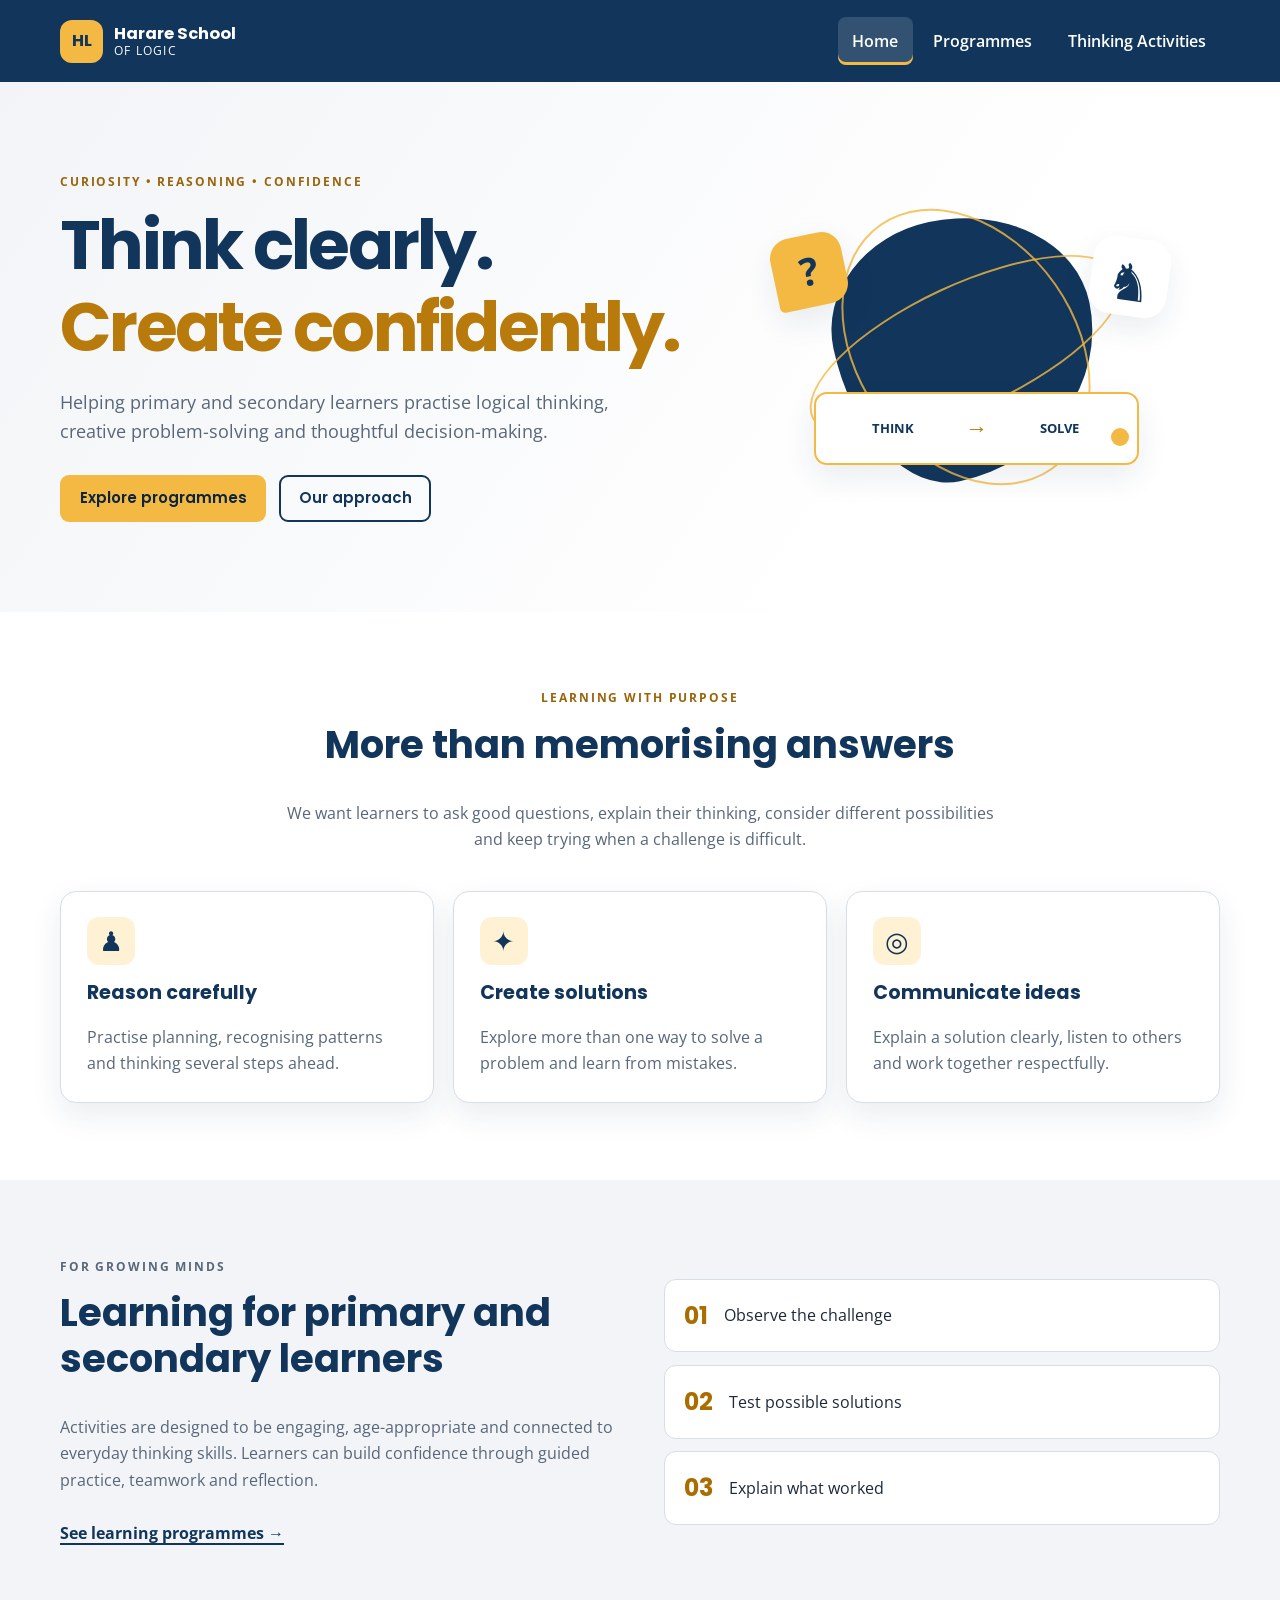
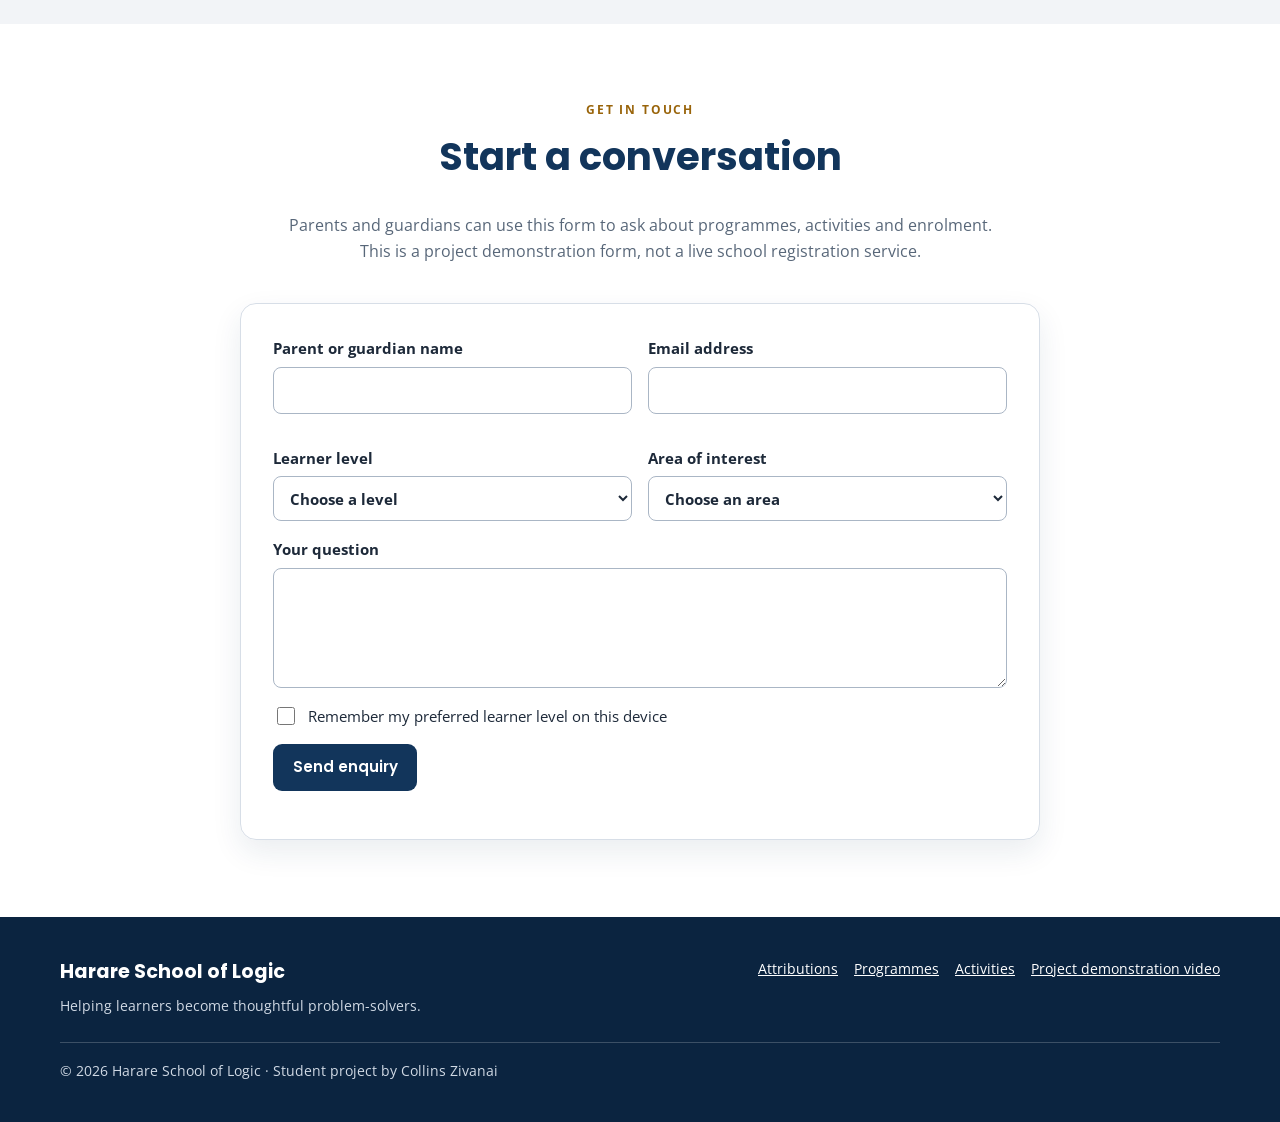
==== finalproject/index.html @ 4c46b70f "initial commit" ====
<!DOCTYPE html>
<html lang="en">

<head>
    <meta charset="UTF-8">
    <meta name="viewport" content="width=device-width, initial-scale=1.0">
    <meta name="description"
        content="Discover Harare School of Logic, a learning community helping primary and secondary learners grow in reasoning, creativity and problem-solving.">
    <meta name="author" content="Collins Zivanai">
    <meta property="og:title" content="Harare School of Logic | Think Clearly. Create Confidently.">
    <meta property="og:description"
        content="Explore learning programmes and thinking activities at Harare School of Logic.">
    <meta property="og:type" content="website">
    <meta property="og:url" content="https://collinsz36.github.io/wdd231/harare-school-of-logic/">
    <meta property="og:image"
        content="https://collinsz36.github.io/wdd231/harare-school-of-logic/images/social-preview.svg">
    <title>Harare School of Logic | Home</title>
    <link rel="icon" href="images/favicon.svg" type="image/svg+xml">
    <link rel="preconnect" href="https://fonts.googleapis.com">
    <link rel="preconnect" href="https://fonts.gstatic.com" crossorigin>
    <link
        href="https://fonts.googleapis.com/css2?family=Open+Sans:wght@400;600;700&family=Poppins:wght@500;600;700&display=swap"
        rel="stylesheet">
    <link rel="stylesheet" href="styles/site.css">
    <script type="module" src="scripts/main.js"></script>
</head>

<body>
    <a class="skip-link" href="#main">Skip to main content</a>
    <header class="site-header">
        <a class="brand" href="index.html" aria-label="Harare School of Logic home">
            <span class="brand-mark" aria-hidden="true">HL</span>
            <span>Harare School <small>of Logic</small></span>
        </a>
        <button class="menu-button" aria-label="Open navigation menu" aria-expanded="false"
            aria-controls="site-nav">☰</button>
        <nav class="site-nav" id="site-nav" aria-label="Main navigation">
            <a class="active" aria-current="page" href="index.html">Home</a>
            <a href="programs.html">Programmes</a>
            <a href="activities.html">Thinking Activities</a>
        </nav>
    </header>
    <main id="main">
        <section class="hero">
            <div class="hero-content">
                <p class="eyebrow">Curiosity • Reasoning • Confidence</p>
                <h1>Think clearly.<br><span>Create confidently.</span></h1>
                <p>Helping primary and secondary learners practise logical thinking, creative problem-solving and
                    thoughtful decision-making.</p>
                <div class="hero-actions">
                    <a class="button button-gold" href="programs.html">Explore programmes</a>
                    <a class="button button-outline" href="#approach">Our approach</a>
                </div>
            </div>
            <div class="hero-art" role="img" aria-label="Illustration of a learner exploring logic puzzles">
                <div class="orbit orbit-one"></div>
                <div class="orbit orbit-two"></div>
                <div class="puzzle-piece">?</div>
                <div class="chess-piece">♞</div>
                <div class="logic-card"><span>THINK</span><strong>→</strong><span>SOLVE</span></div>
                <div class="gold-dot"></div>
            </div>
        </section>

        <section class="section intro" id="approach">
            <div class="section-heading">
                <p class="eyebrow">Learning with purpose</p>
                <h2>More than memorising answers</h2>
                <p>We want learners to ask good questions, explain their thinking, consider different possibilities and
                    keep trying when a challenge is difficult.</p>
            </div>
            <div class="feature-grid">
                <article class="feature-card"><span class="feature-icon" aria-hidden="true">♟</span>
                    <h3>Reason carefully</h3>
                    <p>Practise planning, recognising patterns and thinking several steps ahead.</p>
                </article>
                <article class="feature-card"><span class="feature-icon" aria-hidden="true">✦</span>
                    <h3>Create solutions</h3>
                    <p>Explore more than one way to solve a problem and learn from mistakes.</p>
                </article>
                <article class="feature-card"><span class="feature-icon" aria-hidden="true">◎</span>
                    <h3>Communicate ideas</h3>
                    <p>Explain a solution clearly, listen to others and work together respectfully.</p>
                </article>
            </div>
        </section>

        <section class="section section-muted">
            <div class="split-layout">
                <div>
                    <p class="eyebrow">For growing minds</p>
                    <h2>Learning for primary and secondary learners</h2>
                    <p>Activities are designed to be engaging, age-appropriate and connected to everyday thinking
                        skills. Learners can build confidence through guided practice, teamwork and reflection.</p>
                    <a class="text-link" href="programs.html">See learning programmes <span
                            aria-hidden="true">→</span></a>
                </div>
                <div class="stat-panel">
                    <div><strong>01</strong><span>Observe the challenge</span></div>
                    <div><strong>02</strong><span>Test possible solutions</span></div>
                    <div><strong>03</strong><span>Explain what worked</span></div>
                </div>
            </div>
        </section>

        <section class="section">
            <div class="section-heading">
                <p class="eyebrow">Get in touch</p>
                <h2>Start a conversation</h2>
                <p>Parents and guardians can use this form to ask about programmes, activities and enrolment. This is a
                    project demonstration form, not a live school registration service.</p>
            </div>
            <form class="contact-form" action="thankyou.html" method="get">
                <div class="form-grid">
                    <label for="parent-name">Parent or guardian name<input id="parent-name" name="name"
                            autocomplete="name" required maxlength="70"></label>
                    <label for="email">Email address<input id="email" name="email" type="email" autocomplete="email"
                            required></label>
                    <label for="learner-level">Learner level<select id="learner-level" name="level" required>
                            <option value="">Choose a level</option>
                            <option>Primary school</option>
                            <option>Secondary school</option>
                        </select></label>
                    <label for="interest">Area of interest<select id="interest" name="interest" required>
                            <option value="">Choose an area</option>
                            <option>Chess and strategy</option>
                            <option>Logic puzzles</option>
                            <option>Debate and communication</option>
                            <option>General enrolment information</option>
                        </select></label>
                </div>
                <label for="message">Your question<textarea id="message" name="message" rows="4" maxlength="500"
                        required></textarea></label>
                <label class="check-label"><input type="checkbox" id="save-preference"> Remember my preferred learner
                    level on this device</label>
                <button class="button button-blue" type="submit">Send enquiry</button>
                <p id="form-status" class="form-status" aria-live="polite"></p>
            </form>
        </section>
    </main>
    <footer class="site-footer">
        <div><a class="footer-brand" href="index.html">Harare School of Logic</a>
            <p>Helping learners become thoughtful problem-solvers.</p>
        </div>
        <div class="footer-links"><a href="attributions.html">Attributions</a><a href="programs.html">Programmes</a><a
                href="activities.html">Activities</a><a href="#" class="video-link">Project demonstration video</a>
        </div>
        <p class="copyright">© <span id="year"></span> Harare School of Logic · Student project by Collins Zivanai</p>
    </footer>
</body>

</html>
---- finalproject/styles/site.css ----
:root {
    --blue: #12355B;
    --blue-dark: #0B2440;
    --gold: #F4B942;
    --white: #FFFFFF;
    --gray: #F2F4F7;
    --ink: #1D2939;
    --muted: #586779;
    --border: #D7DEE7;
    --radius: 16px;
    --shadow: 0 12px 30px rgba(18, 53, 91, 0.09);
}

* {
    box-sizing: border-box;
}

html {
    scroll-behavior: smooth;
}

body {
    margin: 0;
    color: var(--ink);
    background: var(--white);
    font-family: "Open Sans", Arial, sans-serif;
    line-height: 1.65;
}

h1,
h2,
h3,
.brand,
.button {
    font-family: Poppins, Arial, sans-serif;
    line-height: 1.2;
}

h1,
h2,
h3,
p {
    margin-top: 0;
}

h1 {
    font-size: clamp(2.25rem, 6vw, 4.25rem);
    letter-spacing: -0.04em;
}

h2 {
    font-size: clamp(1.7rem, 3vw, 2.5rem);
    color: var(--blue);
}

h3 {
    font-size: 1.2rem;
    color: var(--blue);
}

a {
    color: var(--blue);
}

a:focus-visible,
button:focus-visible,
input:focus-visible,
select:focus-visible,
textarea:focus-visible {
    outline: 3px solid #C17D00;
    outline-offset: 3px;
}

.skip-link {
    position: absolute;
    top: -100px;
    left: 1rem;
    z-index: 100;
    background: var(--white);
    padding: .7rem 1rem;
}

.skip-link:focus {
    top: 1rem;
}

.site-header {
    min-height: 82px;
    padding: 1rem max(1.25rem, calc((100% - 1160px)/2));
    display: flex;
    align-items: center;
    justify-content: space-between;
    gap: 1.5rem;
    background: var(--blue);
    color: var(--white);
}

.brand {
    display: flex;
    align-items: center;
    gap: .7rem;
    color: var(--white);
    font-size: 1.02rem;
    font-weight: 700;
    text-decoration: none;
}

.brand small {
    display: block;
    font-family: "Open Sans", Arial, sans-serif;
    font-size: .75rem;
    font-weight: 400;
    letter-spacing: .1em;
    text-transform: uppercase;
}

.brand-mark {
    display: grid;
    place-items: center;
    width: 43px;
    height: 43px;
    border-radius: 12px;
    background: var(--gold);
    color: var(--blue);
    font-weight: 700;
}

.site-nav {
    display: flex;
    gap: .4rem;
    align-items: center;
}

.site-nav a {
    color: var(--white);
    text-decoration: none;
    padding: .65rem .9rem;
    border-radius: 8px;
    font-weight: 600;
}

.site-nav a:hover,
.site-nav a.active {
    background: rgba(255, 255, 255, .14);
}

.site-nav a.active {
    box-shadow: inset 0 -3px var(--gold);
}

.menu-button {
    display: none;
    border: 1px solid rgba(255, 255, 255, .5);
    border-radius: 8px;
    color: white;
    background: transparent;
    font-size: 1.35rem;
    padding: .35rem .7rem;
}

.hero {
    display: grid;
    grid-template-columns: 1.1fr .9fr;
    align-items: center;
    gap: 2rem;
    padding: clamp(3rem, 7vw, 6.5rem) max(1.25rem, calc((100% - 1160px)/2));
    background: linear-gradient(125deg, #F2F4F7 0%, #FFFFFF 72%);
    overflow: hidden;
}

.hero-content {
    max-width: 650px;
}

.hero h1 {
    color: var(--blue);
    margin-bottom: 1.25rem;
}

.hero h1 span {
    color: #B77A0B;
}

.hero-content>p:not(.eyebrow) {
    max-width: 590px;
    font-size: 1.1rem;
    color: var(--muted);
}

.eyebrow {
    color: #99640A;
    font-size: .78rem;
    font-weight: 700;
    letter-spacing: .15em;
    text-transform: uppercase;
    margin-bottom: .8rem;
}

.hero-actions {
    display: flex;
    gap: .8rem;
    flex-wrap: wrap;
    margin-top: 1.8rem;
}

.button {
    display: inline-flex;
    justify-content: center;
    align-items: center;
    gap: .4rem;
    border: 2px solid transparent;
    border-radius: 9px;
    padding: .78rem 1.1rem;
    font-weight: 600;
    text-decoration: none;
    cursor: pointer;
    font-size: .94rem;
}

.button-gold {
    color: var(--blue-dark);
    background: var(--gold);
}

.button-gold:hover {
    background: #FFD16B;
}

.button-blue {
    background: var(--blue);
    color: var(--white);
}

.button-blue:hover {
    background: var(--blue-dark);
}

.button-outline {
    border-color: var(--blue);
    color: var(--blue);
    background: transparent;
}

.hero-art {
    min-height: 320px;
    position: relative;
    display: grid;
    place-items: center;
    isolation: isolate;
}

.hero-art::before {
    content: "";
    position: absolute;
    width: 260px;
    height: 260px;
    background: var(--blue);
    border-radius: 46% 54% 63% 37% / 40% 43% 57% 60%;
    transform: rotate(-12deg);
    z-index: -1;
}

.orbit {
    position: absolute;
    border: 2px solid rgba(244, 185, 66, .8);
    border-radius: 50%;
    transform: rotate(-25deg);
}

.orbit-one {
    width: 340px;
    height: 125px;
}

.orbit-two {
    width: 300px;
    height: 220px;
    transform: rotate(55deg);
}

.puzzle-piece,
.chess-piece,
.logic-card {
    position: absolute;
    display: grid;
    place-items: center;
    box-shadow: var(--shadow);
}

.puzzle-piece {
    top: 15%;
    left: 12%;
    width: 72px;
    height: 72px;
    border-radius: 20px 20px 20px 5px;
    background: var(--gold);
    color: var(--blue);
    font-size: 2.4rem;
    font-weight: 700;
    transform: rotate(-12deg);
}

.chess-piece {
    top: 16%;
    right: 10%;
    width: 78px;
    height: 78px;
    border-radius: 22px;
    background: white;
    color: var(--blue);
    font-size: 3.2rem;
    transform: rotate(8deg);
}

.logic-card {
    bottom: 13%;
    left: 20%;
    right: 16%;
    grid-template-columns: 1fr auto 1fr;
    gap: .7rem;
    padding: 1rem;
    border: 2px solid var(--gold);
    border-radius: 13px;
    background: white;
    color: var(--blue);
    font-size: .8rem;
    font-weight: 700;
    text-align: center;
}

.logic-card strong {
    color: #B77A0B;
    font-size: 1.4rem;
}

.gold-dot {
    position: absolute;
    width: 18px;
    height: 18px;
    right: 18%;
    bottom: 19%;
    border-radius: 50%;
    background: var(--gold);
}

.section {
    padding: clamp(3rem, 6vw, 5.5rem) max(1.25rem, calc((100% - 1160px)/2));
}

.section-muted {
    background: var(--gray);
}

.section-heading {
    max-width: 720px;
    margin: 0 auto 2.4rem;
    text-align: center;
}

.section-heading>p:last-child {
    color: var(--muted);
}

.feature-grid {
    display: grid;
    grid-template-columns: repeat(3, 1fr);
    gap: 1.2rem;
}

.feature-card {
    padding: 1.6rem;
    border: 1px solid var(--border);
    border-radius: var(--radius);
    background: white;
    box-shadow: var(--shadow);
}

.feature-icon {
    display: grid;
    place-items: center;
    width: 48px;
    height: 48px;
    margin-bottom: 1rem;
    border-radius: 12px;
    background: #FFF2D4;
    color: var(--blue);
    font-size: 1.7rem;
}

.feature-card p {
    margin-bottom: 0;
    color: var(--muted);
}

.split-layout {
    display: grid;
    grid-template-columns: 1fr 1fr;
    align-items: center;
    gap: 3rem;
}

.split-layout p {
    color: var(--muted);
}

.text-link {
    display: inline-block;
    margin-top: .7rem;
    font-weight: 700;
    text-decoration-thickness: 2px;
    text-underline-offset: 4px;
}

.stat-panel {
    display: grid;
    gap: .8rem;
}

.stat-panel div {
    display: flex;
    align-items: center;
    gap: 1rem;
    padding: 1rem 1.2rem;
    border-radius: 12px;
    background: white;
    border: 1px solid var(--border);
}

.stat-panel strong {
    color: #A96D00;
    font-family: Poppins, sans-serif;
    font-size: 1.5rem;
}

.contact-form {
    max-width: 800px;
    margin: auto;
    padding: clamp(1.2rem, 4vw, 2rem);
    border: 1px solid var(--border);
    border-radius: var(--radius);
    box-shadow: var(--shadow);
}

.form-grid {
    display: grid;
    grid-template-columns: 1fr 1fr;
    gap: 1rem;
}

.contact-form label,
.toolbar label {
    display: grid;
    gap: .4rem;
    margin-bottom: 1rem;
    font-size: .92rem;
    font-weight: 700;
}

input,
select,
textarea {
    width: 100%;
    min-height: 44px;
    border: 1px solid #AAB6C5;
    border-radius: 8px;
    background: white;
    color: var(--ink);
    padding: .65rem .75rem;
    font: inherit;
}

textarea {
    resize: vertical;
}

.check-label {
    display: flex !important;
    grid-template-columns: auto 1fr;
    align-items: center;
    gap: .6rem !important;
    font-weight: 400 !important;
}

.check-label input {
    width: 18px;
    min-height: 18px;
}

.form-status,
.status-message {
    color: var(--muted);
}

.page-hero {
    padding: clamp(3rem, 7vw, 5rem) max(1.25rem, calc((100% - 1160px)/2));
    background: var(--gray);
    text-align: center;
}

.page-hero h1 {
    max-width: 900px;
    margin: 0 auto 1rem;
    color: var(--blue);
    font-size: clamp(2.2rem, 5vw, 3.5rem);
}

.page-hero>p:last-child {
    max-width: 700px;
    margin: 0 auto;
    color: var(--muted);
}

.toolbar {
    display: flex;
    justify-content: space-between;
    align-items: end;
    gap: 1.5rem;
    margin-bottom: 1.4rem;
}

.toolbar h2 {
    margin-bottom: .3rem;
}

.toolbar p {
    color: var(--muted);
    margin-bottom: 0;
}

.toolbar label {
    min-width: 210px;
    margin: 0;
}

.card-grid {
    display: grid;
    grid-template-columns: repeat(3, minmax(0, 1fr));
    gap: 1.2rem;
}

.logic-card-item {
    display: flex;
    flex-direction: column;
    border: 1px solid var(--border);
    border-radius: var(--radius);
    overflow: hidden;
    background: white;
    box-shadow: var(--shadow);
}

.card-top {
    display: flex;
    justify-content: space-between;
    align-items: center;
    gap: .5rem;
    padding: 1rem 1.1rem .4rem;
}

.card-symbol {
    display: grid;
    place-items: center;
    width: 46px;
    height: 46px;
    flex-shrink: 0;
    border-radius: 12px;
    background: #FFF2D4;
    color: var(--blue);
    font-size: 1.6rem;
}

.tag {
    display: inline-block;
    border-radius: 99px;
    padding: .25rem .65rem;
    background: #E9EFF6;
    color: var(--blue);
    font-size: .75rem;
    font-weight: 700;
}

.card-body {
    padding: .6rem 1.1rem 1.1rem;
    display: flex;
    flex-direction: column;
    flex: 1;
}

.card-body h3 {
    margin-bottom: .55rem;
}

.card-body p {
    color: var(--muted);
    font-size: .92rem;
}

.card-meta {
    display: grid;
    gap: .3rem;
    margin: .3rem 0 1rem;
    font-size: .83rem;
}

.card-meta span strong {
    color: var(--blue);
}

.card-actions {
    display: flex;
    gap: .5rem;
    flex-wrap: wrap;
    margin-top: auto;
}

.small-button {
    border: 1px solid var(--blue);
    border-radius: 8px;
    padding: .5rem .7rem;
    background: white;
    color: var(--blue);
    font: 600 .85rem "Open Sans", sans-serif;
    cursor: pointer;
}

.small-button.primary {
    background: var(--blue);
    color: white;
}

.small-button[aria-pressed="true"] {
    background: #FFF2D4;
    border-color: #B77A0B;
    color: var(--blue-dark);
}

.saved-bar {
    display: flex;
    flex-wrap: wrap;
    align-items: center;
    gap: 1rem;
    margin: 1rem 0;
    padding: .8rem 1rem;
    border-radius: 10px;
    background: var(--gray);
}

.saved-bar span {
    margin-right: auto;
    font-weight: 700;
}

.text-button {
    border: 0;
    padding: .3rem;
    color: var(--blue);
    background: transparent;
    text-decoration: underline;
    cursor: pointer;
    font: 600 .9rem "Open Sans", sans-serif;
}

.detail-dialog {
    width: min(92vw, 560px);
    max-height: 85vh;
    overflow: auto;
    padding: 1.5rem;
    border: 0;
    border-radius: 16px;
    box-shadow: 0 20px 80px rgba(0, 0, 0, .25);
    color: var(--ink);
}

.detail-dialog::backdrop {
    background: rgba(11, 36, 64, .7);
}

.dialog-header {
    display: flex;
    align-items: start;
    justify-content: space-between;
    gap: 1rem;
}

.dialog-header h2 {
    font-size: 1.5rem;
}

.dialog-close {
    border: 0;
    background: transparent;
    color: var(--blue);
    font-size: 2rem;
    cursor: pointer;
    line-height: 1;
}

.detail-dialog form {
    margin-top: 1rem;
}

.site-footer {
    display: grid;
    grid-template-columns: 1fr auto;
    gap: 1rem 2rem;
    padding: 2.5rem max(1.25rem, calc((100% - 1160px)/2));
    background: var(--blue-dark);
    color: #EAF0F7;
}

.footer-brand {
    color: white;
    font: 700 1.2rem Poppins, sans-serif;
    text-decoration: none;
}

.site-footer p {
    margin: .5rem 0 0;
    color: #D0D9E4;
    font-size: .9rem;
}

.footer-links {
    display: flex;
    flex-wrap: wrap;
    gap: .8rem 1rem;
    align-content: start;
    justify-content: end;
}

.footer-links a {
    color: white;
    font-size: .9rem;
}

.copyright {
    grid-column: 1 / -1;
    border-top: 1px solid rgba(255, 255, 255, .2);
    padding-top: 1rem;
}

@media (max-width: 760px) {
    .site-header {
        flex-wrap: wrap;
    }

    .menu-button {
        display: block;
    }

    .site-nav {
        display: none;
        width: 100%;
        flex-direction: column;
        align-items: stretch;
        padding-top: .5rem;
    }

    .site-nav.open {
        display: flex;
    }

    .site-nav a {
        padding: .8rem;
    }

    .hero {
        grid-template-columns: 1fr;
        padding-top: 3.2rem;
    }

    .hero-art {
        min-height: 280px;
        max-width: 470px;
        width: 100%;
        margin: 0 auto;
    }

    .feature-grid,
    .card-grid {
        grid-template-columns: repeat(2, minmax(0, 1fr));
    }

    .split-layout {
        grid-template-columns: 1fr;
        gap: 1.5rem;
    }

    .toolbar {
        align-items: stretch;
        flex-direction: column;
    }

    .toolbar label {
        max-width: 100%;
    }
}

@media (max-width: 480px) {
    .brand {
        font-size: .9rem;
    }

    .hero-art {
        min-height: 240px;
        transform: scale(.94);
    }

    .feature-grid,
    .card-grid,
    .form-grid {
        grid-template-columns: 1fr;
    }

    .section {
        padding-top: 3rem;
        padding-bottom: 3rem;
    }

    .site-footer {
        grid-template-columns: 1fr;
    }

    .footer-links {
        justify-content: start;
    }

    .copyright {
        grid-column: auto;
    }

    .saved-bar {
        align-items: start;
    }

    .saved-bar span {
        width: 100%;
    }
}
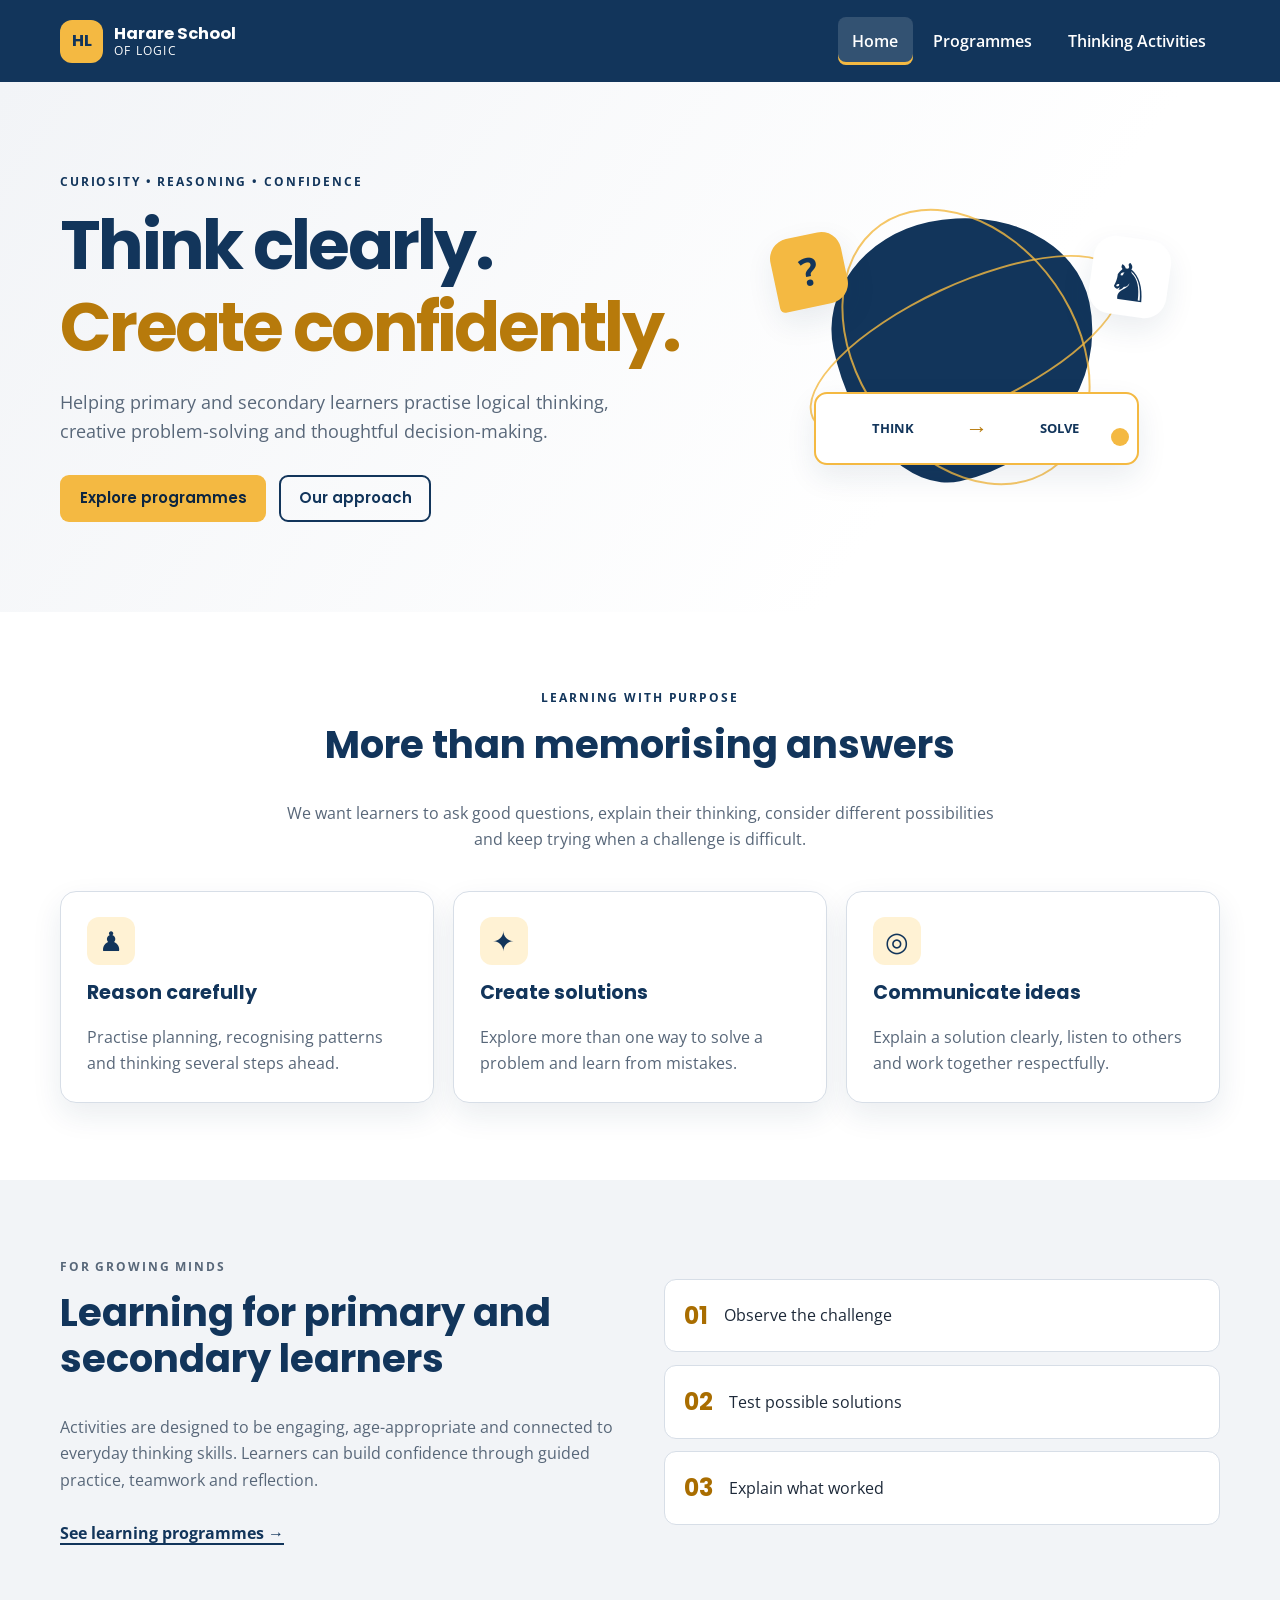
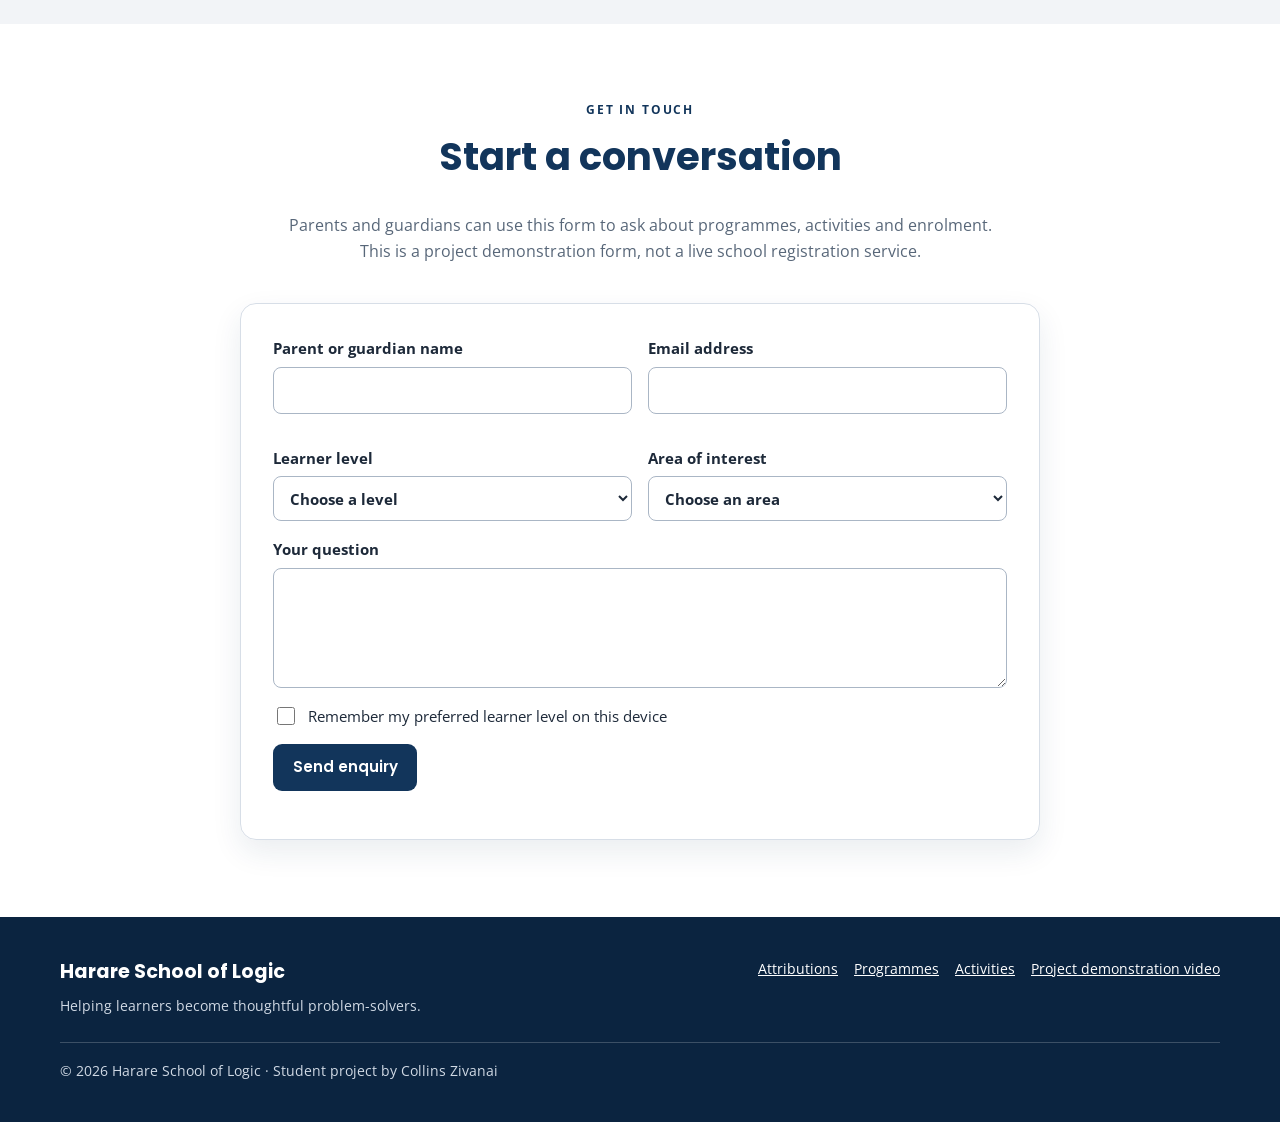
==== commit 2d7165a5: "head adjustments" ====
--- a/finalproject/index.html
+++ b/finalproject/index.html
@@ -11,9 +11,8 @@
     <meta property="og:description"
         content="Explore learning programmes and thinking activities at Harare School of Logic.">
     <meta property="og:type" content="website">
-    <meta property="og:url" content="https://collinsz36.github.io/wdd231/harare-school-of-logic/">
-    <meta property="og:image"
-        content="https://collinsz36.github.io/wdd231/harare-school-of-logic/images/social-preview.svg">
+    <meta property="og:url" content="https://collinsz36.github.io/wdd231/finalproject/">
+    <meta property="og:image" content="https://collinsz36.github.io/wdd231/finalproject/images/social-preview.png">
     <title>Harare School of Logic | Home</title>
     <link rel="icon" href="images/favicon.svg" type="image/svg+xml">
     <link rel="preconnect" href="https://fonts.googleapis.com">
@@ -22,6 +21,7 @@
         href="https://fonts.googleapis.com/css2?family=Open+Sans:wght@400;600;700&family=Poppins:wght@500;600;700&display=swap"
         rel="stylesheet">
     <link rel="stylesheet" href="styles/site.css">
+    <link rel="stylesheet" href="styles/preview.css">
     <script type="module" src="scripts/main.js"></script>
 </head>
 
--- a/finalproject/styles/site.css
+++ b/finalproject/styles/site.css
@@ -188,7 +188,7 @@
 }
 
 .eyebrow {
-    color: #99640A;
+    color: var(--blue);
     font-size: .78rem;
     font-weight: 700;
     letter-spacing: .15em;
@@ -736,103 +736,4 @@
     grid-column: 1 / -1;
     border-top: 1px solid rgba(255, 255, 255, .2);
     padding-top: 1rem;
-}
-
-@media (max-width: 760px) {
-    .site-header {
-        flex-wrap: wrap;
-    }
-
-    .menu-button {
-        display: block;
-    }
-
-    .site-nav {
-        display: none;
-        width: 100%;
-        flex-direction: column;
-        align-items: stretch;
-        padding-top: .5rem;
-    }
-
-    .site-nav.open {
-        display: flex;
-    }
-
-    .site-nav a {
-        padding: .8rem;
-    }
-
-    .hero {
-        grid-template-columns: 1fr;
-        padding-top: 3.2rem;
-    }
-
-    .hero-art {
-        min-height: 280px;
-        max-width: 470px;
-        width: 100%;
-        margin: 0 auto;
-    }
-
-    .feature-grid,
-    .card-grid {
-        grid-template-columns: repeat(2, minmax(0, 1fr));
-    }
-
-    .split-layout {
-        grid-template-columns: 1fr;
-        gap: 1.5rem;
-    }
-
-    .toolbar {
-        align-items: stretch;
-        flex-direction: column;
-    }
-
-    .toolbar label {
-        max-width: 100%;
-    }
-}
-
-@media (max-width: 480px) {
-    .brand {
-        font-size: .9rem;
-    }
-
-    .hero-art {
-        min-height: 240px;
-        transform: scale(.94);
-    }
-
-    .feature-grid,
-    .card-grid,
-    .form-grid {
-        grid-template-columns: 1fr;
-    }
-
-    .section {
-        padding-top: 3rem;
-        padding-bottom: 3rem;
-    }
-
-    .site-footer {
-        grid-template-columns: 1fr;
-    }
-
-    .footer-links {
-        justify-content: start;
-    }
-
-    .copyright {
-        grid-column: auto;
-    }
-
-    .saved-bar {
-        align-items: start;
-    }
-
-    .saved-bar span {
-        width: 100%;
-    }
 }
--- a/finalproject/styles/preview.css
+++ b/finalproject/styles/preview.css
@@ -0,0 +1,99 @@
+@media (max-width: 760px) {
+    .site-header {
+        flex-wrap: wrap;
+    }
+
+    .menu-button {
+        display: block;
+    }
+
+    .site-nav {
+        display: none;
+        width: 100%;
+        flex-direction: column;
+        align-items: stretch;
+        padding-top: .5rem;
+    }
+
+    .site-nav.open {
+        display: flex;
+    }
+
+    .site-nav a {
+        padding: .8rem;
+    }
+
+    .hero {
+        grid-template-columns: 1fr;
+        padding-top: 3.2rem;
+    }
+
+    .hero-art {
+        min-height: 280px;
+        max-width: 470px;
+        width: 100%;
+        margin: 0 auto;
+    }
+
+    .feature-grid,
+    .card-grid {
+        grid-template-columns: repeat(2, minmax(0, 1fr));
+    }
+
+    .split-layout {
+        grid-template-columns: 1fr;
+        gap: 1.5rem;
+    }
+
+    .toolbar {
+        align-items: stretch;
+        flex-direction: column;
+    }
+
+    .toolbar label {
+        max-width: 100%;
+    }
+}
+
+@media (max-width: 480px) {
+    .brand {
+        font-size: .9rem;
+    }
+
+    .hero-art {
+        min-height: 240px;
+        transform: scale(.94);
+    }
+
+    .feature-grid,
+    .card-grid,
+    .form-grid {
+        grid-template-columns: 1fr;
+    }
+
+    .section {
+        padding-top: 3rem;
+        padding-bottom: 3rem;
+    }
+
+    .site-footer {
+        grid-template-columns: 1fr;
+    }
+
+    .footer-links {
+        justify-content: start;
+    }
+
+    .copyright {
+        grid-column: auto;
+    }
+
+    .saved-bar {
+        align-items: start;
+    }
+
+    .saved-bar span {
+        width: 100%;
+    }
+
+}
